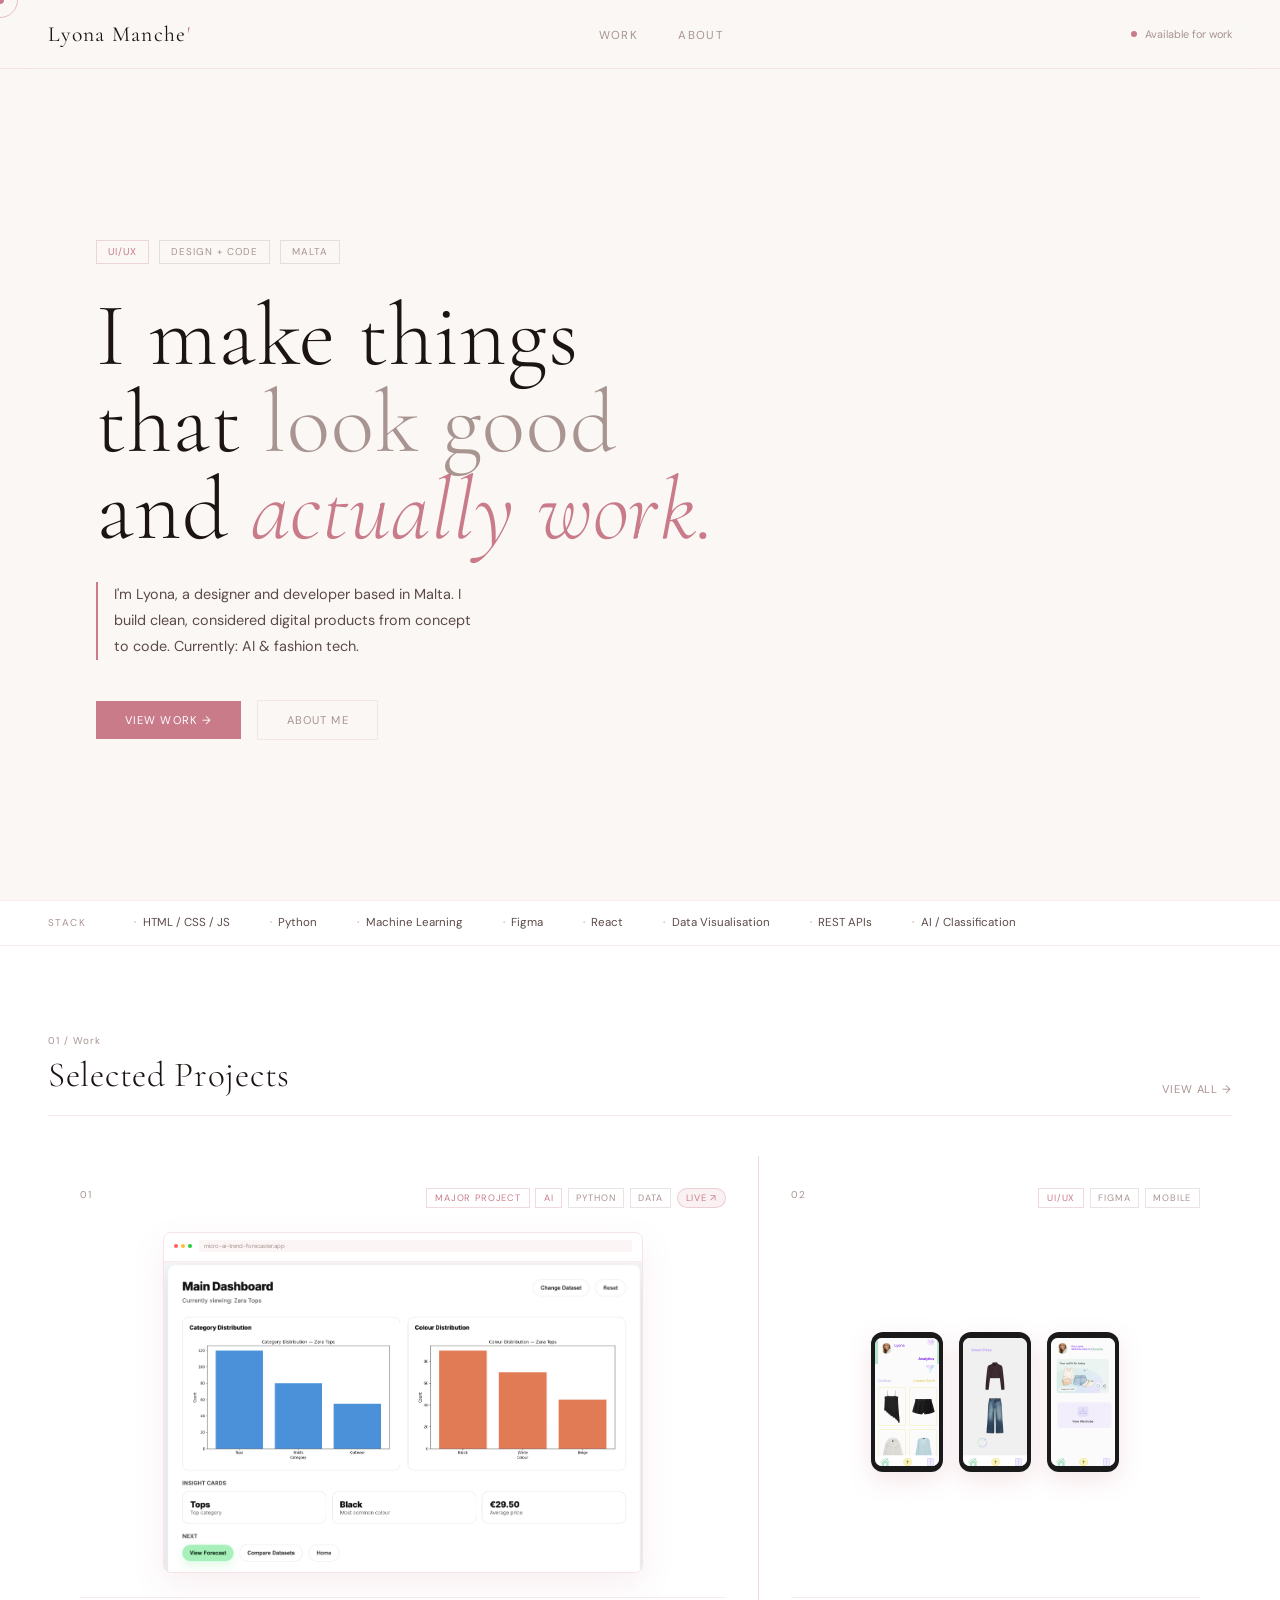
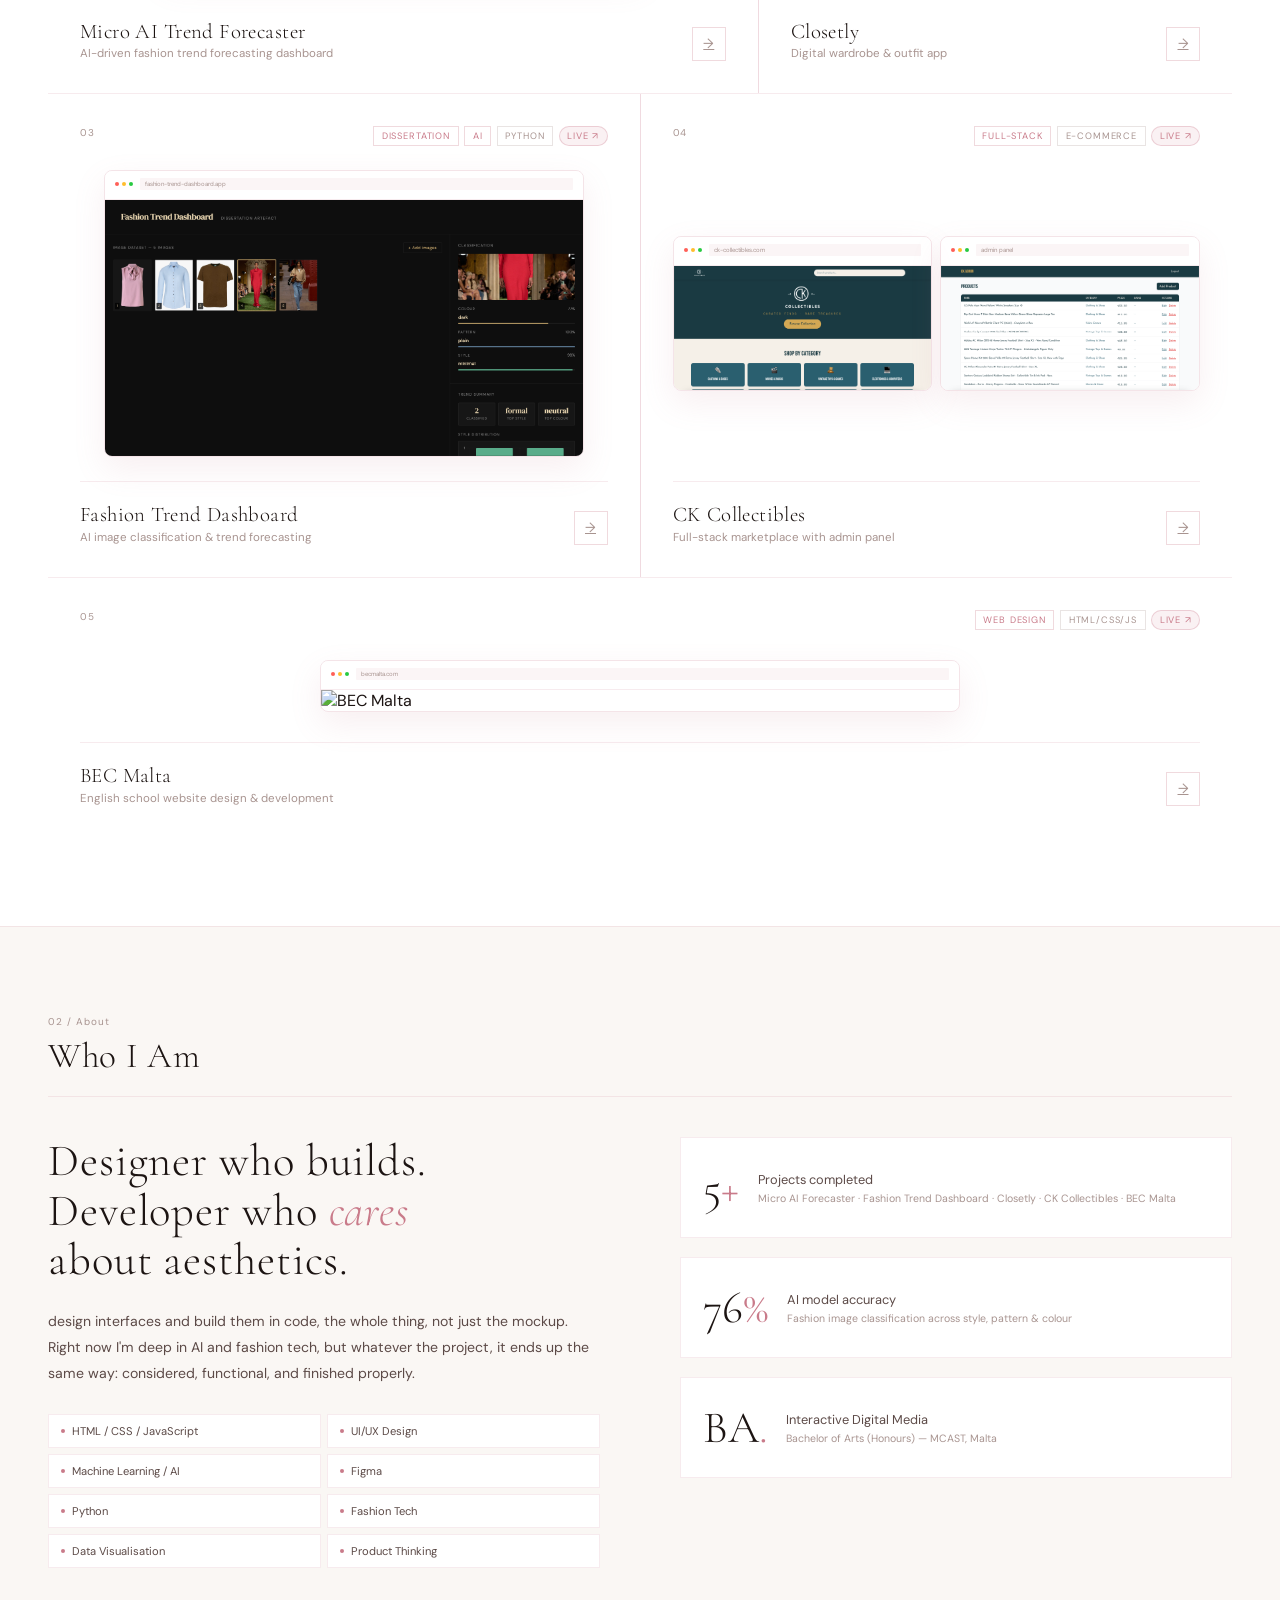
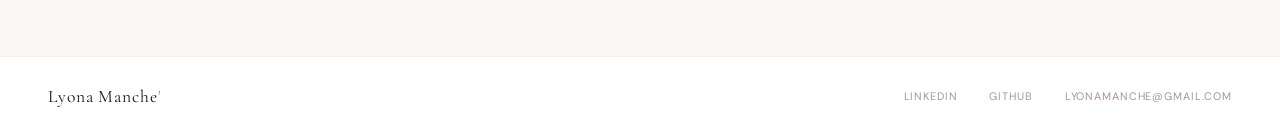
==== index.html @ 4a69359d "Add files via upload" ====
<!DOCTYPE html>
<html lang="en">
<head>
<meta charset="UTF-8">
<meta name="viewport" content="width=device-width, initial-scale=1.0">
<title>Lyona Manché — Designer & Developer</title>
<link rel="stylesheet" href="style.css">
<link href="https://fonts.googleapis.com/css2?family=Cormorant+Garamond:ital,wght@0,300;0,400;0,600;1,300;1,400&family=DM+Sans:wght@300;400;500&display=swap" rel="stylesheet">
</head>
<body>

<div class="cursor" id="cursor"></div>
<div class="cursor-ring" id="cursorRing"></div>

<nav>
  <div class="nav-logo">Lyona Manche<span>'</span></div>
  <ul class="nav-links">
    <li><a href="#projects">Work</a></li>
    <li><a href="#about">About</a></li>
  </ul>
  <div class="nav-status"><div class="status-dot"></div>Available for work</div>
</nav>

<section class="hero">
  <div class="hero-text reveal">
    <div class="hero-eyebrow">
      <span class="e-chip">UI/UX</span>
      <span class="e-chip muted">Design + Code</span>
      <span class="e-chip muted">Malta</span>
    </div>
    <h1 class="hero-title">
      I make things<br>
      that <span class="dim">look good</span><br>
      and <em>actually work.</em>
    </h1>
    <p class="hero-sub">
      I'm Lyona, a designer and developer based in Malta.
      I build clean, considered digital products from concept to code.
      Currently: AI &amp; fashion tech.
    </p>
    <div class="hero-actions">
      <a href="#projects" class="btn-primary">View Work →</a>
      <a href="#about" class="btn-ghost">About me</a>
    </div>
  </div>

</section>

<div class="tech-strip">
  <span class="ts-label">Stack</span>
  <div class="ts-items">
    <span class="ts-item">HTML / CSS / JS</span>
    <span class="ts-item">Python</span>
    <span class="ts-item">Machine Learning</span>
    <span class="ts-item">Figma</span>
    <span class="ts-item">React</span>
    <span class="ts-item">Data Visualisation</span>
    <span class="ts-item">REST APIs</span>
    <span class="ts-item">AI / Classification</span>
  </div>
</div>

<section class="projects" id="projects">
  <div class="sec-header reveal">
    <div><div class="sec-num">01 / Work</div><h2 class="sec-title">Selected Projects</h2></div>
    <a href="#" class="sec-link">View all →</a>
  </div>

  <div class="proj-grid-new">

    <!-- ROW 1 -->
    <div class="proj-row">

      <!-- 01 — Micro AI Trend Forecaster (large) -->
      <div class="proj-card p-large reveal">
        <div class="proj-inner">
          <div class="proj-meta">
            <span class="proj-num">01</span>
            <div class="proj-tags">
              <span class="proj-tag">Major Project</span>
              <span class="proj-tag">AI</span>
              <span class="proj-tag muted">Python</span>
              <span class="proj-tag muted">Data</span>
              <span class="proj-live">Live ↗</span>
            </div>
          </div>
          <div class="proj-browser-wrap">
            <div class="browser">
              <div class="browser-bar">
                <div class="pt"><div class="pd r"></div><div class="pd y"></div><div class="pd g"></div><div class="pu">micro-ai-trend-forecaster.app</div></div>
              </div>
              <img src="images/forecaster.png" alt="Micro AI Trend Forecaster" style="width:100%;display:block;border-top:1px solid rgba(201,123,138,0.1);">
            </div>
          </div>
          <div class="proj-foot">
            <div><div class="proj-name">Micro AI Trend Forecaster</div><div class="proj-desc">AI-driven fashion trend forecasting dashboard</div></div>
            <a href="projects/micro-ai-forecaster.html" class="proj-arrow">→</a>
          </div>
        </div>
      </div>

      <!-- 02 — Closetly (small) -->
      <div class="proj-card p-small reveal">
        <div class="proj-inner">
          <div class="proj-meta">
            <span class="proj-num">02</span>
            <div class="proj-tags">
              <span class="proj-tag">UI/UX</span>
              <span class="proj-tag muted">Figma</span>
              <span class="proj-tag muted">Mobile</span>
            </div>
          </div>
          <div class="proj-phones-wrap">
            <div class="phone-mockup">
              <div class="phone-screen"><img src="images/closetly.png" alt="Closetly Smart Picks" style="width:100%;height:100%;object-fit:cover;border-radius:7px;"></div>
            </div>
            <div class="phone-mockup">
              <div class="phone-screen"><img src="images/closetly2.png" alt="Closetly Wardrobe" style="width:100%;height:100%;object-fit:cover;border-radius:7px;"></div>
            </div>
            <div class="phone-mockup">
              <div class="phone-screen"><img src="images/closetly3.png" alt="Closetly Outfit" style="width:100%;height:100%;object-fit:cover;border-radius:7px;"></div>
            </div>
          </div>
          <div class="proj-foot">
            <div><div class="proj-name">Closetly</div><div class="proj-desc">Digital wardrobe & outfit app</div></div>
            <a href="projects/closetly.html" class="proj-arrow">→</a>
          </div>
        </div>
      </div>

    </div>

    <!-- ROW 2 -->
    <div class="proj-row">

      <!-- 03 — Fashion Trend Dashboard -->
      <div class="proj-card p-half reveal">
        <div class="proj-inner">
          <div class="proj-meta">
            <span class="proj-num">03</span>
            <div class="proj-tags">
              <span class="proj-tag">Dissertation</span>
              <span class="proj-tag">AI</span>
              <span class="proj-tag muted">Python</span>
              <span class="proj-live">Live ↗</span>
            </div>
          </div>
          <div class="proj-browser-wrap">
            <div class="browser">
              <div class="browser-bar">
                <div class="pt"><div class="pd r"></div><div class="pd y"></div><div class="pd g"></div><div class="pu">fashion-trend-dashboard.app</div></div>
              </div>
              <div class="browser-content" style="padding:0;background:#0d0d0d;"><img src="images/fashion.png" alt="Fashion Trend Dashboard" style="width:100%;display:block;"></div>
            </div>
          </div>
          <div class="proj-foot">
            <div><div class="proj-name">Fashion Trend Dashboard</div><div class="proj-desc">AI image classification & trend forecasting</div></div>
            <a href="projects/fashion-trend-dashboard.html" class="proj-arrow">→</a>
          </div>
        </div>
      </div>

      <!-- 04 — CK Collectibles -->
      <div class="proj-card p-half reveal">
        <div class="proj-inner">
          <div class="proj-meta">
            <span class="proj-num">04</span>
            <div class="proj-tags">
              <span class="proj-tag">Full-stack</span>
              <span class="proj-tag muted">E-commerce</span>
              <span class="proj-live">Live ↗</span>
            </div>
          </div>
          <div class="proj-split-wrap">
            <div class="split-browser">
              <div class="browser">
                <div class="browser-bar">
                  <div class="pt"><div class="pd r"></div><div class="pd y"></div><div class="pd g"></div><div class="pu">ck-collectibles.com</div></div>
                </div>
                <img src="images/ck.png" alt="CK Collectibles" style="width:100%;display:block;">
              </div>
            </div>
            <div class="split-browser">
              <div class="browser">
                <div class="browser-bar">
                  <div class="pt"><div class="pd r"></div><div class="pd y"></div><div class="pd g"></div><div class="pu">admin panel</div></div>
                </div>
                <img src="images/ck-admin.png" alt="CK Admin Panel" style="width:100%;display:block;">
              </div>
            </div>
          </div>
          <div class="proj-foot">
            <div><div class="proj-name">CK Collectibles</div><div class="proj-desc">Full-stack marketplace with admin panel</div></div>
            <a href="projects/ck-collectibles.html" class="proj-arrow">→</a>
          </div>
        </div>
      </div>

    </div>

    <!-- ROW 3 -->
    <div class="proj-row">

      <!-- 05 — BEC Malta -->
      <div class="proj-card p-full reveal">
        <div class="proj-inner" style="min-height:260px;">
          <div class="proj-meta">
            <span class="proj-num">05</span>
            <div class="proj-tags">
              <span class="proj-tag">Web Design</span>
              <span class="proj-tag muted">HTML/CSS/JS</span>
              <span class="proj-live">Live ↗</span>
            </div>
          </div>
          <div class="proj-browser-wrap" style="padding:0.8rem 0;">
            <div class="browser" style="max-width:640px;">
              <div class="browser-bar">
                <div class="pt"><div class="pd r"></div><div class="pd y"></div><div class="pd g"></div><div class="pu">becmalta.com</div></div>
              </div>
              <img src="images/bec.png" alt="BEC Malta" style="width:100%;display:block;">
            </div>
          </div>
          <div class="proj-foot">
            <div><div class="proj-name">BEC Malta</div><div class="proj-desc">English school website design & development</div></div>
            <a href="projects/bec-malta.html" class="proj-arrow">→</a>
          </div>
        </div>
      </div>

    </div>

  </div>
</section>

<section class="about" id="about">
  <div class="sec-header reveal">
    <div><div class="sec-num">02 / About</div><h2 class="sec-title">Who I Am</h2></div>
  </div>
  <div class="about-grid">
    <div class="reveal">
      <h3 class="about-title">Designer who builds.<br>Developer who <em>cares</em><br>about aesthetics.</h3>
      <p class="about-body"> design interfaces and build them in code, the whole thing, not just the mockup. Right now I'm deep in AI and fashion tech, but whatever the project, it ends up the same way: considered, functional, and finished properly.</p>
      <div class="skill-grid">
        <div class="skill-item">HTML / CSS / JavaScript</div>
        <div class="skill-item">UI/UX Design</div>
        <div class="skill-item">Machine Learning / AI</div>
        <div class="skill-item">Figma</div>
        <div class="skill-item">Python</div>
        <div class="skill-item">Fashion Tech</div>
        <div class="skill-item">Data Visualisation</div>
        <div class="skill-item">Product Thinking</div>
      </div>
    </div>
    <div class="reveal">
      <div class="stat-list">
        <div class="stat-item">
          <div class="stat-num">5<span>+</span></div>
          <div><div class="stat-label">Projects completed</div><div class="stat-sub">Micro AI Forecaster · Fashion Trend Dashboard · Closetly · CK Collectibles · BEC Malta</div></div>
        </div>
        <div class="stat-item">
          <div class="stat-num">76<span>%</span></div>
          <div><div class="stat-label">AI model accuracy</div><div class="stat-sub">Fashion image classification across style, pattern & colour</div></div>
        </div>
        <div class="stat-item">
          <div class="stat-num">BA<span>.</span></div>
          <div><div class="stat-label">Interactive Digital Media</div><div class="stat-sub">Bachelor of Arts (Honours) — MCAST, Malta</div></div>
        </div>
      </div>
    </div>
  </div>
</section>

<footer>
  <div class="footer-logo">Lyona Manche<span>'</span></div>
  <div class="footer-links">
    <a href="#">LinkedIn</a>
    <a href="#">GitHub</a>
    <a href="#">lyonamanche@gmail.com</a>
  </div>
</footer>
  <script src="script.js"></script>
</body>
</html>
---- style.css ----
*, *::before, *::after { box-sizing: border-box; margin: 0; padding: 0; }

:root {
  --cream:   #FAF7F4;
  --blush:   #F2E4E1;
  --card:    #F0E4E6;
  --rose:    #C97B8A;
  --rose-dk: #9E5A6A;
  --terra:   #D4896A;
  --dark:    #1C1412;
  --mid:     #5C4A47;
  --muted:   #A89490;
  --border:  rgba(201,123,138,0.15);
  --border2: rgba(201,123,138,0.28);
  --white:   #FFFFFF;
}

html { scroll-behavior: smooth; }
body { font-family: 'DM Sans', sans-serif; background: var(--cream); color: var(--dark); overflow-x: hidden; cursor: none; }

.cursor { position:fixed; z-index:9999; pointer-events:none; width:8px; height:8px; border-radius:50%; background:var(--rose); top:0; left:0; transform:translate(-50%,-50%); }
.cursor-ring { position:fixed; z-index:9998; pointer-events:none; width:36px; height:36px; border-radius:50%; border:1px solid rgba(201,123,138,0.45); top:0; left:0; transform:translate(-50%,-50%); transition:width 0.3s,height 0.3s; }

/* NAV */
nav {
  position:fixed; top:0; left:0; right:0; z-index:100;
  display:flex; align-items:center; justify-content:space-between;
  padding:1.3rem 3rem;
  background:rgba(250,247,244,0.88);
  backdrop-filter:blur(16px);
  border-bottom:1px solid var(--border);
}
.nav-logo { font-family:'Cormorant Garamond',serif; font-size:1.35rem; font-weight:400; letter-spacing:0.06em; color:var(--dark); }
.nav-logo span { color:var(--rose); }
.nav-links { display:flex; gap:2.5rem; list-style:none; }
.nav-links a { font-size:0.72rem; letter-spacing:0.12em; text-transform:uppercase; color:var(--muted); text-decoration:none; transition:color 0.2s; }
.nav-links a:hover { color:var(--rose); }
.nav-status { display:flex; align-items:center; gap:0.5rem; font-size:0.68rem; color:var(--muted); }
.status-dot { width:6px; height:6px; border-radius:50%; background:var(--rose); animation:pulse 2s ease-in-out infinite; }
@keyframes pulse { 0%,100%{opacity:1;} 50%{opacity:0.35;} }

/* HERO */
.hero {
  min-height:100vh;
  display:flex; flex-direction:column; justify-content:center;
  padding:10rem 6rem 5rem; gap:2rem;
}
.hero-text { max-width:680px; }
.hero-title { font-size:clamp(3.5rem,7vw,6.5rem) !important; }
.hero-text {}
.hero-eyebrow { display:flex; align-items:center; gap:0.6rem; margin-bottom:1.8rem; flex-wrap:wrap; }
.e-chip { font-size:0.62rem; letter-spacing:0.1em; text-transform:uppercase; padding:0.28rem 0.7rem; border:1px solid var(--border2); color:var(--rose); }
.e-chip.muted { color:var(--muted); border-color:rgba(168,148,144,0.25); }

.hero-title {
  font-family:'Cormorant Garamond',serif;
  font-size:clamp(3rem,5.5vw,5rem);
  font-weight:300; line-height:0.97;
  letter-spacing:0.01em; color:var(--dark);
  margin-bottom:1.8rem;
}
.hero-title em { font-style:italic; color:var(--rose); }
.hero-title .dim { color:var(--muted); }

.hero-sub {
  font-size:0.9rem; line-height:1.8; color:var(--mid);
  max-width:390px; margin-bottom:2.5rem;
  border-left:2px solid var(--rose); padding-left:1rem;
}

.hero-actions { display:flex; gap:1rem; align-items:center; }
.btn-primary { font-size:0.7rem; letter-spacing:0.1em; text-transform:uppercase; padding:0.75rem 1.8rem; background:var(--rose); color:white; text-decoration:none; transition:background 0.2s,transform 0.2s; display:inline-flex; align-items:center; gap:0.5rem; }
.btn-primary:hover { background:var(--rose-dk); transform:translateY(-1px); }
.btn-ghost { font-size:0.7rem; letter-spacing:0.1em; text-transform:uppercase; padding:0.75rem 1.8rem; background:transparent; color:var(--muted); text-decoration:none; border:1px solid var(--border); transition:all 0.2s; }
.btn-ghost:hover { border-color:var(--border2); color:var(--rose); }

/* MAC HERO */
.hero-visual { display:flex; justify-content:center; align-items:center; }
.mac-float { animation:macFloat 7s ease-in-out infinite; filter:drop-shadow(0 36px 56px rgba(201,123,138,0.18)); }
@keyframes macFloat { 0%,100%{transform:translateY(0) rotate(-0.8deg);} 50%{transform:translateY(-14px) rotate(0.5deg);} }

.mac { background:#f0e6e8; border-radius:14px 14px 0 0; padding:22px 14px 0; border:1px solid rgba(201,123,138,0.2); position:relative; }
.mac::before { content:''; position:absolute; top:9px; left:50%; transform:translateX(-50%); width:7px; height:7px; border-radius:50%; background:rgba(201,123,138,0.3); }
.mac-screen { background:var(--cream); border-radius:3px 3px 0 0; overflow:hidden; height:310px; border:1px solid rgba(201,123,138,0.15); }
.mac-chin { background:#e8dada; height:18px; border-radius:0 0 3px 3px; display:flex; align-items:center; justify-content:center; }
.mac-chin-notch { width:46px; height:2px; background:rgba(201,123,138,0.2); border-radius:1px; }
.mac-stand { display:flex; flex-direction:column; align-items:center; }
.mac-neck { width:90px; height:22px; background:linear-gradient(to bottom,#e8dada,#f0e6e8); clip-path:polygon(12%0%,88%0%,100%100%,0%100%); }
.mac-base { width:175px; height:7px; background:#e8dada; border-radius:0 0 6px 6px; }

/* SCREEN CONTENT */
.s-nav { display:flex; align-items:center; padding:7px 11px; border-bottom:1px solid var(--border); background:rgba(255,255,255,0.5); }
.s-dots { display:flex; gap:4px; }
.s-dot { width:5px; height:5px; border-radius:50%; }
.s-dot.r{background:#FF5F57;} .s-dot.y{background:#FFBD2E;} .s-dot.g{background:#28CA41;}
.s-url { flex:1; margin:0 8px; background:rgba(201,123,138,0.08); padding:2px 8px; border-radius:2px; font-size:7.5px; color:var(--muted); }
.s-hero-area { padding:14px 13px 10px; border-bottom:1px solid var(--border); }
.s-ey { font-size:6px; letter-spacing:0.18em; text-transform:uppercase; color:var(--rose); margin-bottom:4px; }
.s-title { font-family:'Cormorant Garamond',serif; font-size:20px; font-weight:300; line-height:0.98; color:var(--dark); }
.s-title em { color:var(--rose); font-style:italic; }
.s-sub { font-size:6.5px; color:var(--mid); margin-top:5px; line-height:1.5; max-width:175px; }
.s-projs { padding:10px 13px; display:flex; gap:5px; }
.s-proj { flex:1; border-radius:3px; overflow:hidden; aspect-ratio:16/9; border:1px solid var(--border); position:relative; }
.sp1{background:linear-gradient(135deg,#f5e8ea 0%,#e8d0d4 100%);}
.sp2{background:linear-gradient(135deg,#e8f0e8 0%,#d0e4d4 100%);}
.sp3{background:linear-gradient(135deg,#e8e8f5 0%,#d0d0e8 100%);}
.s-proj-label { position:absolute; bottom:2px; left:4px; font-size:5px; color:var(--muted); }
.s-stats { padding:0 13px; display:flex; gap:5px; }
.s-stat { flex:1; background:rgba(201,123,138,0.06); border:1px solid var(--border); border-radius:2px; padding:4px 5px; }
.s-stat-l { font-size:5px; color:var(--muted); text-transform:uppercase; letter-spacing:0.07em; margin-bottom:1px; }
.s-stat-v { font-size:10px; font-weight:500; font-family:'Cormorant Garamond',serif; }
.s-chart { padding:6px 13px 0; display:flex; align-items:flex-end; gap:2px; height:44px; }
.s-bar { flex:1; border-radius:1px 1px 0 0; min-height:3px; }

/* TECH STRIP */
.tech-strip { border-top:1px solid var(--border); border-bottom:1px solid var(--border); padding:0.9rem 3rem; display:flex; align-items:center; gap:3rem; background:var(--white); overflow:hidden; }
.ts-label { font-size:0.62rem; letter-spacing:0.15em; text-transform:uppercase; color:var(--muted); white-space:nowrap; }
.ts-items { display:flex; gap:2.5rem; }
.ts-item { font-size:0.72rem; color:var(--mid); white-space:nowrap; display:flex; align-items:center; gap:0.4rem; }
.ts-item::before { content:'·'; color:var(--rose); }

/* PROJECTS */
.projects { padding:5.5rem 3rem; background:var(--white); }
.sec-header { display:flex; justify-content:space-between; align-items:flex-end; margin-bottom:2.5rem; padding-bottom:1.2rem; border-bottom:1px solid var(--border); }
.sec-num { font-size:0.62rem; color:var(--muted); letter-spacing:0.1em; margin-bottom:0.4rem; }
.sec-title { font-family:'Cormorant Garamond',serif; font-size:2.2rem; font-weight:300; letter-spacing:0.02em; }
.sec-link { font-size:0.7rem; color:var(--muted); letter-spacing:0.08em; text-transform:uppercase; text-decoration:none; transition:color 0.2s; }
.sec-link:hover { color:var(--rose); }

.proj-grid { display:grid; grid-template-columns:1.4fr 1fr; gap:1px; background:var(--border); }
.proj-card { background:var(--white); position:relative; overflow:hidden; cursor:none; transition:background 0.3s; }
.proj-card:hover { background:var(--cream); }
.proj-card.big { grid-row:span 2; }
.proj-inner { padding:2.2rem; height:100%; display:flex; flex-direction:column; min-height:290px; }
.proj-card.big .proj-inner { min-height:560px; }
.proj-meta { display:flex; justify-content:space-between; align-items:flex-start; margin-bottom:auto; }
.proj-num { font-size:0.62rem; color:var(--muted); letter-spacing:0.1em; }
.proj-tags { display:flex; gap:0.35rem; flex-wrap:wrap; }
.proj-tag { font-size:0.58rem; letter-spacing:0.09em; text-transform:uppercase; padding:0.18rem 0.48rem; border:1px solid var(--border2); color:var(--rose); }
.proj-tag.muted { border-color:rgba(168,148,144,0.25); color:var(--muted); }

/* MINI MAC IN CARD */
.proj-mac-wrap { flex:1; display:flex; align-items:center; justify-content:center; padding:1.2rem 0; }
.proj-mac { width:100%; max-width:370px; filter:drop-shadow(0 12px 24px rgba(201,123,138,0.15)); transition:transform 0.5s cubic-bezier(0.16,1,0.3,1); }
.proj-card.big .proj-mac { max-width:420px; }
.proj-card:hover .proj-mac { transform:translateY(-7px) scale(1.015); }

.pm-body { background:#f0e6e8; border-radius:8px 8px 0 0; padding:14px 9px 0; border:1px solid rgba(201,123,138,0.2); }
.pm-screen { border-radius:2px 2px 0 0; overflow:hidden; border:1px solid rgba(201,123,138,0.1); }
.pm-chin { background:#e8dada; height:12px; border-radius:0 0 2px 2px; }
.pm-stand { display:flex; flex-direction:column; align-items:center; }
.pm-neck { width:48px; height:13px; background:#e8dada; clip-path:polygon(12%0%,88%0%,100%100%,0%100%); }
.pm-base { width:105px; height:5px; background:#e8dada; border-radius:0 0 4px 4px; }

/* Screen fills */
.ps-fd { background:var(--cream); height:155px; padding:7px; display:flex; flex-direction:column; gap:4px; font-family:'DM Sans',sans-serif; }
.proj-card.big .ps-fd { height:215px; }
.pt { display:flex; gap:3px; align-items:center; margin-bottom:2px; }
.pd { width:4px; height:4px; border-radius:50%; }
.pd.r{background:#FF5F57;} .pd.y{background:#FFBD2E;} .pd.g{background:#28CA41;}
.pu { flex:1; background:rgba(201,123,138,0.08); border-radius:1px; padding:2px 5px; font-size:6px; color:var(--muted); margin-left:4px; }
.ph { font-family:'Cormorant Garamond',serif; font-size:9px; color:var(--dark); font-weight:400; letter-spacing:0.04em; }
.ph span { color:var(--rose); }
.pb { display:flex; gap:3px; }
.pbadge { font-size:5px; padding:1.5px 5px; border-radius:1px; }
.pbadge.a{background:rgba(201,123,138,0.12);color:var(--rose);}
.pbadge.b{background:rgba(124,155,138,0.12);color:#5C8A72;}
.pbadge.c{background:rgba(212,137,106,0.12);color:var(--terra);}
.pchart { display:flex; align-items:flex-end; gap:2px; height:28px; }
.proj-card.big .pchart { height:46px; }
.pbar { flex:1; border-radius:1px 1px 0 0; }
.pcards { display:flex; gap:2px; }
.pcard { flex:1; background:rgba(201,123,138,0.06); border:1px solid rgba(201,123,138,0.12); border-radius:2px; padding:2.5px 4px; }
.pcl { font-size:4px; color:var(--muted); text-transform:uppercase; letter-spacing:0.06em; }
.pcv { font-size:7.5px; font-weight:500; font-family:'Cormorant Garamond',serif; color:var(--dark); }

.ps-cl { background:linear-gradient(160deg,#FAF5F5 0%,#F0E4E6 100%); height:120px; padding:7px; font-family:'DM Sans',sans-serif; }
.psc-h { font-size:6.5px; color:var(--dark); font-weight:500; margin-bottom:5px; margin-top:4px; }
.psc-phones { display:flex; justify-content:center; gap:5px; }
.psc-ph { width:27px; height:50px; background:#1a1a1a; border-radius:4px; padding:3px 2px; box-shadow:0 4px 10px rgba(201,123,138,0.2); }
.psc-ps { width:100%; height:100%; background:linear-gradient(160deg,#FAF5F5 0%,#F0E4E6 100%); border-radius:2px; display:flex; flex-direction:column; align-items:center; gap:1px; padding:2px; }
.psc-t { font-size:3.5px; color:var(--rose); font-weight:600; }
.psc-i { width:100%; height:7px; background:rgba(201,123,138,0.2); border-radius:1px; }
.psc-i2 { width:100%; height:5px; background:rgba(201,123,138,0.1); border-radius:1px; }

.ps-ss { background:#FAF7F4; height:120px; padding:7px; font-family:'DM Sans',sans-serif; }
.pss-logo { font-family:'Cormorant Garamond',serif; font-size:9px; color:var(--dark); font-weight:400; margin-bottom:4px; margin-top:4px; letter-spacing:0.04em; }
.pss-grid { display:grid; grid-template-columns:1fr 1fr; gap:2px; }
.pss-item { aspect-ratio:1; border-radius:1px; }
.pss-item:nth-child(1){background:rgba(201,123,138,0.2);}
.pss-item:nth-child(2){background:rgba(212,137,106,0.15);}
.pss-item:nth-child(3){background:rgba(124,155,138,0.12);}
.pss-item:nth-child(4){background:rgba(201,123,138,0.08);}

.ps-ck { background:#FAF7F4; height:120px; padding:7px; font-family:'DM Sans',sans-serif; }
.pck-logo { font-size:6.5px; color:var(--dark); letter-spacing:0.1em; font-weight:500; margin-bottom:3px; margin-top:4px; }
.pck-nav { display:flex; gap:4px; margin-bottom:4px; }
.pck-nav span { font-size:5px; color:var(--muted); }
.pck-grid { display:grid; grid-template-columns:repeat(4,1fr); gap:2px; }
.pck-item { aspect-ratio:1; background:rgba(201,123,138,0.08); border-radius:1px; }

/* proj footer */
.proj-foot { padding-top:1.3rem; border-top:1px solid var(--border); display:flex; justify-content:space-between; align-items:flex-end; }
.proj-name { font-family:'Cormorant Garamond',serif; font-size:1.3rem; font-weight:300; letter-spacing:0.02em; margin-bottom:0.15rem; }
.proj-card.big .proj-name { font-size:1.6rem; }
.proj-desc { font-size:0.72rem; color:var(--muted); }
.proj-arrow { width:34px; height:34px; border:1px solid var(--border2); display:flex; align-items:center; justify-content:center; color:var(--muted); font-size:0.85rem; flex-shrink:0; transition:all 0.25s; }
.proj-card:hover .proj-arrow { background:var(--rose); border-color:var(--rose); color:white; }

/* ABOUT */
.about { padding:5.5rem 3rem; background:var(--cream); border-top:1px solid var(--border); }
.about-grid { display:grid; grid-template-columns:1fr 1fr; gap:5rem; align-items:start; }
.about-title { font-family:'Cormorant Garamond',serif; font-size:clamp(2rem,3.5vw,3rem); font-weight:300; letter-spacing:0.02em; line-height:1.1; margin-bottom:1.4rem; }
.about-title em { font-style:italic; color:var(--rose); }
.about-body { font-size:0.88rem; line-height:1.85; color:var(--mid); margin-bottom:1.8rem; }
.skill-grid { display:grid; grid-template-columns:1fr 1fr; gap:0.4rem; }
.skill-item { padding:0.55rem 0.75rem; background:var(--white); border:1px solid var(--border); font-size:0.7rem; color:var(--mid); display:flex; align-items:center; gap:0.45rem; }
.skill-item::before { content:''; width:4px; height:4px; border-radius:50%; background:var(--rose); flex-shrink:0; }
.stat-list { display:flex; flex-direction:column; gap:1.2rem; }
.stat-item { padding:1.4rem; background:var(--white); border:1px solid var(--border); display:grid; grid-template-columns:auto 1fr; gap:1.2rem; align-items:center; }
.stat-num { font-family:'Cormorant Garamond',serif; font-size:2.8rem; font-weight:300; letter-spacing:-0.01em; color:var(--dark); }
.stat-num span { color:var(--rose); }
.stat-label { font-size:0.8rem; color:var(--mid); line-height:1.4; }
.stat-sub { font-size:0.66rem; color:var(--muted); margin-top:0.2rem; }

/* FOOTER */
footer { border-top:1px solid var(--border); padding:1.8rem 3rem; display:flex; justify-content:space-between; align-items:center; background:var(--white); }
.footer-logo { font-family:'Cormorant Garamond',serif; font-size:1.1rem; font-weight:400; letter-spacing:0.05em; }
.footer-logo span { color:var(--rose); }
.footer-links { display:flex; gap:2rem; }
.footer-links a { font-size:0.68rem; color:var(--muted); letter-spacing:0.08em; text-decoration:none; text-transform:uppercase; transition:color 0.2s; }
.footer-links a:hover { color:var(--rose); }

.reveal { opacity:0; transform:translateY(18px); transition:opacity 0.65s ease,transform 0.65s ease; }
.reveal.visible { opacity:1; transform:translateY(0); }

/* PROJECT IMAGE PLACEHOLDER */
.proj-img-wrap {
  flex: 1; display: flex; align-items: center; justify-content: center; padding: 1.2rem 0;
}
.proj-placeholder {
  width: 100%; height: 100%; min-height: 300px;
  background: var(--card);
  border: 1.5px dashed rgba(201,123,138,0.3);
  border-radius: 4px;
  display: flex; align-items: center; justify-content: center;
}
.proj-card.big .proj-placeholder { min-height: 380px; }
.proj-placeholder-label {
  font-size: 0.72rem; color: var(--muted); text-align: center; padding: 1rem;
  font-style: italic;
}

/* PHONE MOCKUPS — Closetly */
.proj-phones-wrap {
  flex: 1; display: flex; align-items: center; justify-content: center;
  gap: 1rem; padding: 1.5rem 0;
}
.phone-mockup {
  width: 72px; height: 140px;
  background: #1a1a1a; border-radius: 12px;
  padding: 6px 4px;
  box-shadow: 0 8px 24px rgba(201,123,138,0.2);
  flex-shrink: 0;
}
.phone-screen {
  width: 100%; height: 100%;
  background: linear-gradient(160deg, #FAF5F5 0%, #F0E4E6 100%);
  border-radius: 7px;
  display: flex; align-items: center; justify-content: center;
}
.phone-placeholder {
  font-size: 0.45rem; color: var(--rose); font-weight: 500;
  text-align: center; letter-spacing: 0.05em;
}

/* MONITOR MOCKUP — project 01 */
.proj-monitor-wrap {
  flex: 1; display: flex; align-items: center; justify-content: center; padding: 1.5rem 0;
}
.monitor {
  width: 100%; max-width: 400px;
  filter: drop-shadow(0 16px 32px rgba(201,123,138,0.18));
  transition: transform 0.5s cubic-bezier(0.16,1,0.3,1);
}
.proj-card:hover .monitor { transform: translateY(-7px) scale(1.015); }
.monitor-screen {
  background: var(--cream);
  border-radius: 10px 10px 0 0;
  border: 2px solid rgba(201,123,138,0.22);
  overflow: hidden;
  padding: 0;
}
.monitor .ps-fd {
  height: auto;
  min-height: 200px;
  padding: 10px;
}
.proj-card.big .monitor .ps-fd {
  min-height: 280px;
}
.monitor .pchart { height: 52px; }
.monitor-chin {
  background: rgba(201,123,138,0.12);
  height: 18px;
  border-radius: 0 0 4px 4px;
  border: 2px solid rgba(201,123,138,0.18);
  border-top: none;
  display: flex; align-items: center; justify-content: center;
}
.monitor-stand {
  display: flex; flex-direction: column; align-items: center;
}
.monitor-neck {
  width: 80px; height: 22px;
  background: rgba(201,123,138,0.1);
  clip-path: polygon(20% 0%, 80% 0%, 100% 100%, 0% 100%);
}
.monitor-base {
  width: 160px; height: 8px;
  background: rgba(201,123,138,0.12);
  border-radius: 0 0 6px 6px;
}

/* BROWSER WINDOW — no frame, just chrome bar + content */
.proj-browser-wrap {
  flex: 1; display: flex; align-items: center; justify-content: center; padding: 1.5rem 0;
}
.browser {
  width: 100%;
  max-width: 480px;
  border-radius: 8px;
  overflow: hidden;
  border: 1px solid rgba(201,123,138,0.2);
  box-shadow: 0 12px 32px rgba(201,123,138,0.12);
  transition: transform 0.5s cubic-bezier(0.16,1,0.3,1);
}
.proj-card:hover .browser { transform: translateY(-7px) scale(1.015); }
.browser-bar {
  background: rgba(255,255,255,0.8);
  padding: 7px 10px;
  border-bottom: 1px solid rgba(201,123,138,0.15);
}
.browser-content {
  background: var(--cream);
  padding: 12px 12px 8px;
  display: flex; flex-direction: column; gap: 8px;
}
.browser-content .ph { font-size: 13px; }
.browser-content .pchart { height: 80px; }


/* NEW 5-PROJECT GRID */
.proj-grid-new { display: flex; flex-direction: column; gap: 1px; background: var(--border); }
.proj-row { display: flex; gap: 1px; background: var(--border); }

.proj-card { background: var(--white); overflow: hidden; cursor: none; transition: background 0.3s; position: relative; }
.proj-card:hover { background: var(--cream); }

.p-large { flex: 1.5; }
.p-small { flex: 1; }
.p-half  { flex: 1; }
.p-full  { flex: 1; }

.proj-inner { padding: 2rem; height: 100%; display: flex; flex-direction: column; min-height: 340px; }
.p-large .proj-inner { min-height: 440px; }
.p-full .proj-inner { min-height: 240px; }

/* Live badge */
.proj-live {
  font-size: 0.58rem; letter-spacing: 0.08em; text-transform: uppercase;
  padding: 0.18rem 0.48rem;
  background: rgba(201,123,138,0.1);
  color: var(--rose); border: 1px solid rgba(201,123,138,0.3);
  border-radius: 100px;
}

/* Split browser for CK Collectibles */
.proj-split-wrap {
  flex: 1; display: flex; gap: 8px; align-items: center; padding: 1rem 0;
}
.split-browser { flex: 1; }
.split-browser .browser { max-width: 100%; }

/* About stat update */
.about .stat-sub { font-size: 0.66rem; color: var(--muted); margin-top: 0.2rem; }

/* FASHION TREND DASHBOARD — dark UI mockup */
.fd-dark { background: #0d0d0d !important; padding: 0 !important; }
.fd-header {
  display: flex; align-items: center; gap: 10px;
  padding: 8px 10px; border-bottom: 1px solid rgba(255,255,255,0.08);
}
.fd-title { font-family: 'Cormorant Garamond', serif; font-size: 11px; font-weight: 400; color: rgba(255,255,255,0.9); letter-spacing: 0.02em; }
.fd-badge { font-size: 6px; letter-spacing: 0.12em; text-transform: uppercase; color: rgba(255,255,255,0.3); }
.fd-body { display: flex; gap: 0; }
.fd-left {
  width: 90px; flex-shrink: 0;
  border-right: 1px solid rgba(255,255,255,0.07);
  padding: 8px;
}
.fd-img-label { font-size: 5px; letter-spacing: 0.1em; text-transform: uppercase; color: rgba(255,255,255,0.3); margin-bottom: 5px; }
.fd-img-thumb {
  width: 100%; aspect-ratio: 1;
  background: linear-gradient(160deg, rgba(201,123,138,0.3) 0%, rgba(212,137,106,0.2) 100%);
  border: 1px solid rgba(255,255,255,0.08); border-radius: 2px;
}
.fd-right { flex: 1; padding: 8px; display: flex; flex-direction: column; gap: 8px; }
.fd-row { display: flex; flex-direction: column; gap: 6px; }
.fd-metric {}
.fd-metric-label { font-size: 5.5px; letter-spacing: 0.1em; text-transform: uppercase; color: rgba(255,255,255,0.3); display: flex; justify-content: space-between; margin-bottom: 2px; }
.fd-metric-label span { color: rgba(255,255,255,0.5); }
.fd-metric-val { font-size: 9px; color: rgba(255,255,255,0.85); margin-bottom: 3px; }
.fd-bar { height: 2px; background: rgba(255,255,255,0.08); border-radius: 1px; }
.fd-bar-fill { height: 100%; border-radius: 1px; }
.fd-summary {}
.fd-summary-label { font-size: 5.5px; letter-spacing: 0.1em; text-transform: uppercase; color: rgba(255,255,255,0.3); margin-bottom: 5px; }
.fd-summary-cards { display: flex; gap: 4px; }
.fd-sum-card {
  flex: 1; background: rgba(255,255,255,0.05);
  border: 1px solid rgba(255,255,255,0.08);
  border-radius: 2px; padding: 4px 5px; text-align: center;
}
.fd-sum-num { font-size: 14px; color: rgba(255,255,255,0.85); font-weight: 500; }
.fd-sum-val { font-size: 8px; color: rgba(255,255,255,0.85); font-style: italic; }
.fd-sum-sub { font-size: 4.5px; color: rgba(255,255,255,0.3); text-transform: uppercase; letter-spacing: 0.08em; margin-top: 2px; }
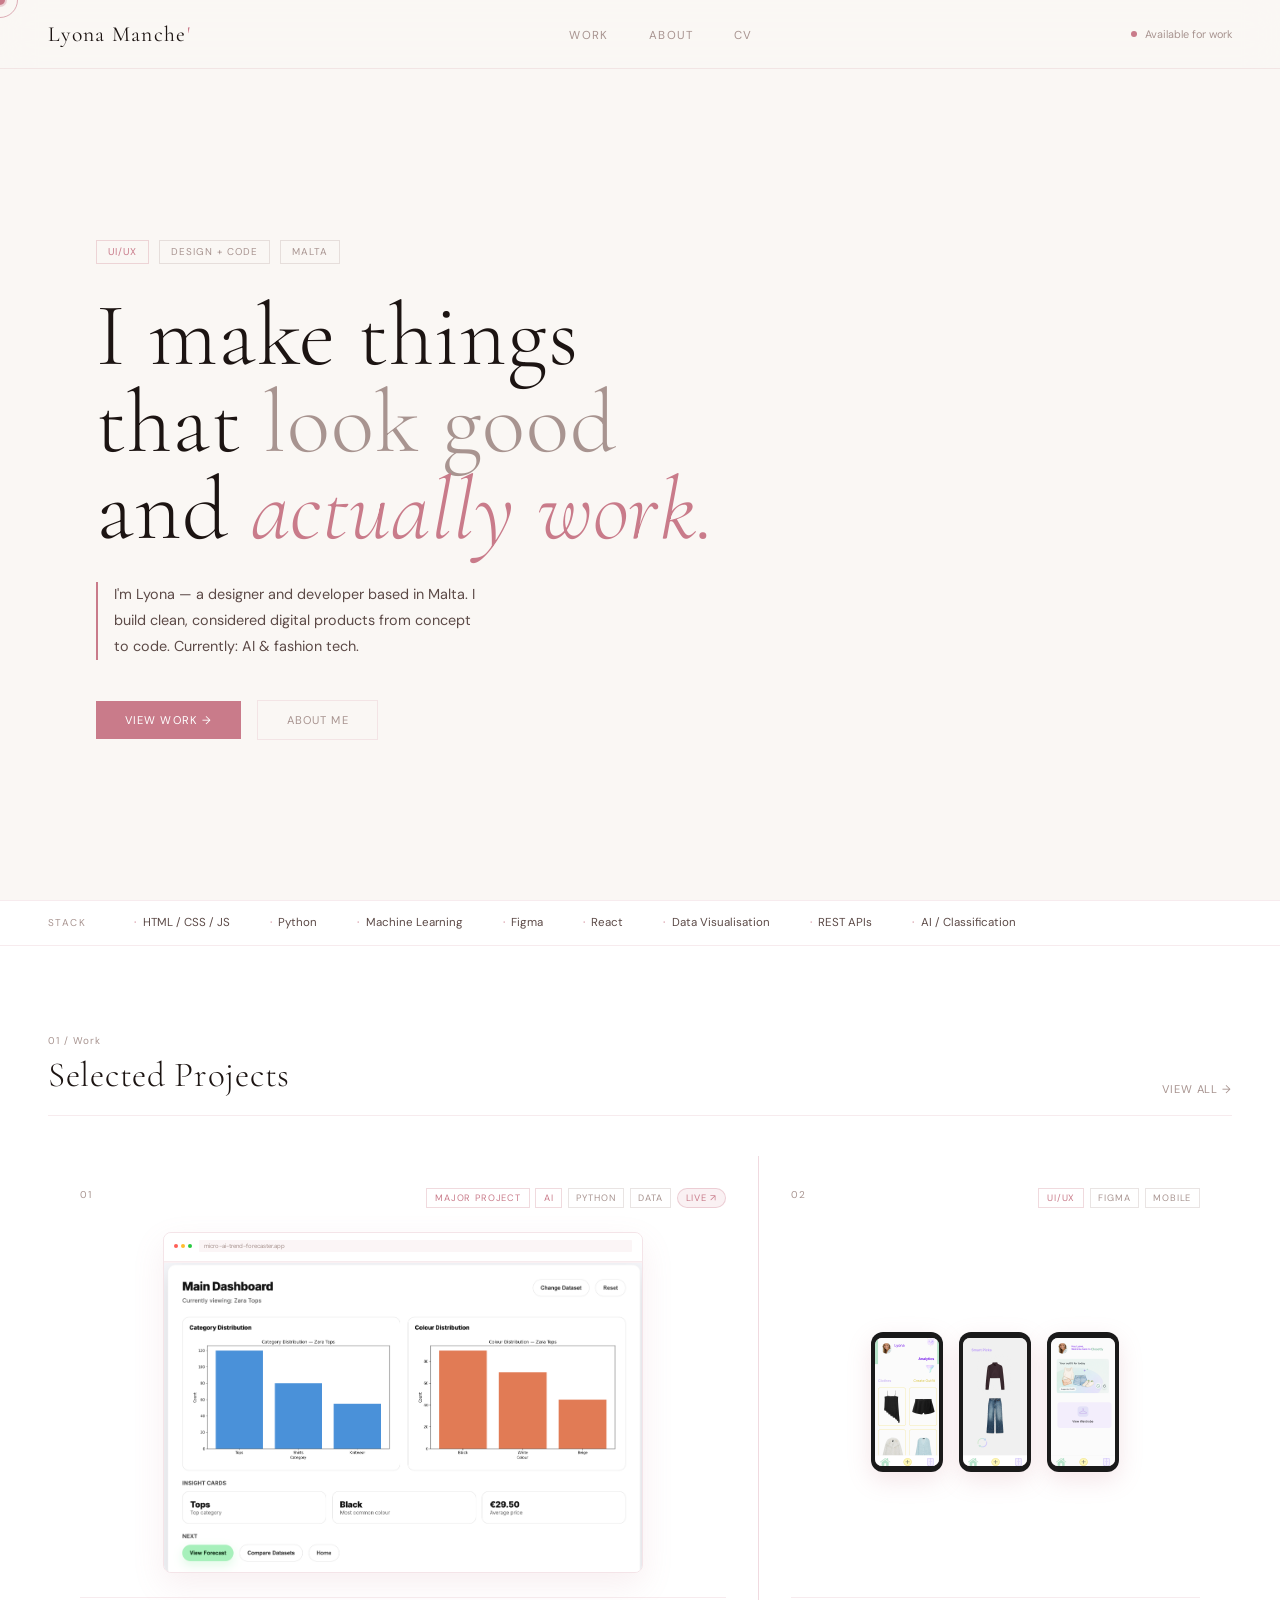
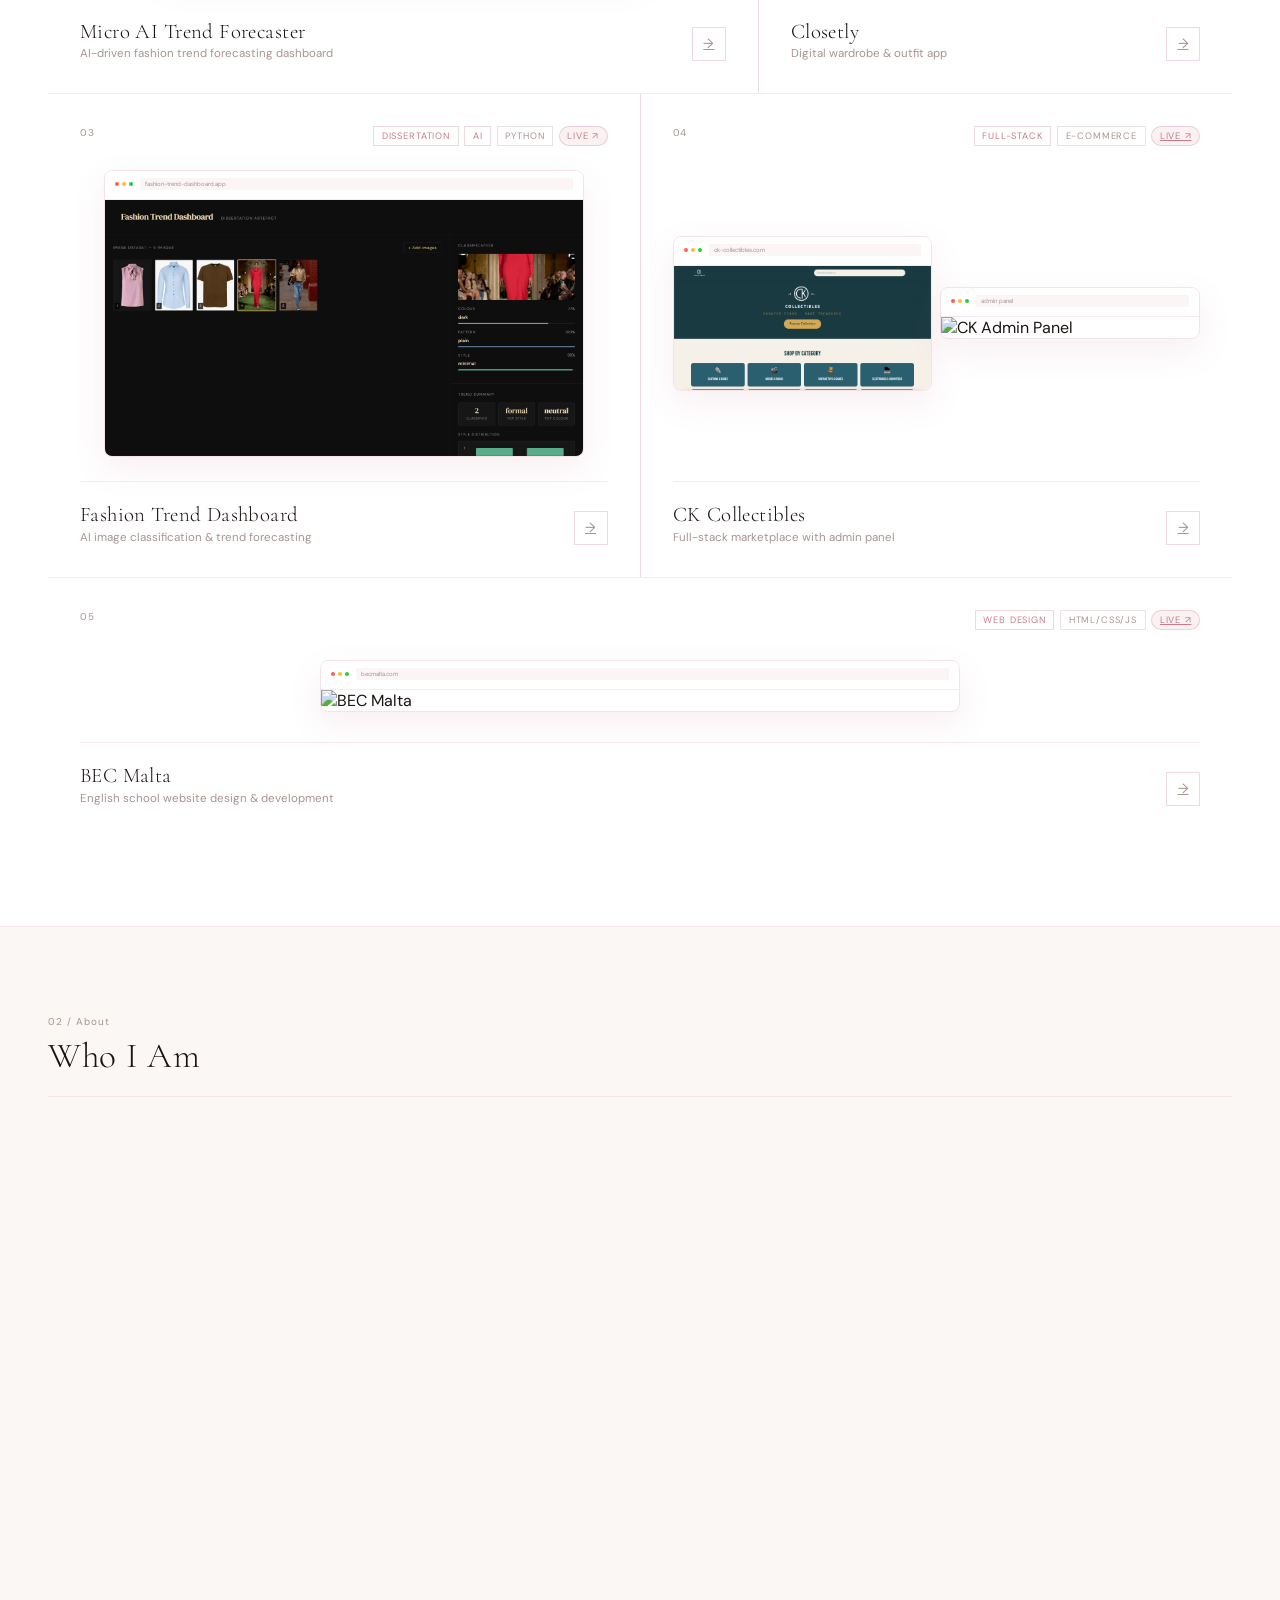
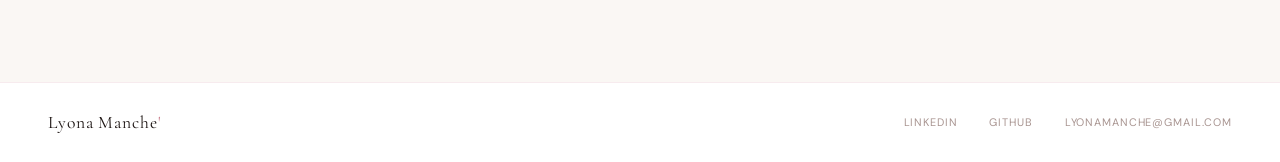
==== commit 50c7ac1f: "links added" ====
--- a/index.html
+++ b/index.html
@@ -17,6 +17,7 @@
   <ul class="nav-links">
     <li><a href="#projects">Work</a></li>
     <li><a href="#about">About</a></li>
+    <li><a href="#">CV</a></li>
   </ul>
   <div class="nav-status"><div class="status-dot"></div>Available for work</div>
 </nav>
@@ -34,7 +35,7 @@
       and <em>actually work.</em>
     </h1>
     <p class="hero-sub">
-      I'm Lyona, a designer and developer based in Malta.
+      I'm Lyona — a designer and developer based in Malta.
       I build clean, considered digital products from concept to code.
       Currently: AI &amp; fashion tech.
     </p>
@@ -168,7 +169,7 @@
             <div class="proj-tags">
               <span class="proj-tag">Full-stack</span>
               <span class="proj-tag muted">E-commerce</span>
-              <span class="proj-live">Live ↗</span>
+              <a href="https://ckcollectibles.com" target="_blank" class="proj-live">Live ↗</a>
             </div>
           </div>
           <div class="proj-split-wrap">
@@ -185,7 +186,7 @@
                 <div class="browser-bar">
                   <div class="pt"><div class="pd r"></div><div class="pd y"></div><div class="pd g"></div><div class="pu">admin panel</div></div>
                 </div>
-                <img src="images/ck-admin.png" alt="CK Admin Panel" style="width:100%;display:block;">
+                <img src="images/ck admin.png" alt="CK Admin Panel" style="width:100%;display:block;">
               </div>
             </div>
           </div>
@@ -209,7 +210,7 @@
             <div class="proj-tags">
               <span class="proj-tag">Web Design</span>
               <span class="proj-tag muted">HTML/CSS/JS</span>
-              <span class="proj-live">Live ↗</span>
+              <a href="https://becmalta.com" target="_blank" class="proj-live">Live ↗</a>
             </div>
           </div>
           <div class="proj-browser-wrap" style="padding:0.8rem 0;">
@@ -239,7 +240,7 @@
   <div class="about-grid">
     <div class="reveal">
       <h3 class="about-title">Designer who builds.<br>Developer who <em>cares</em><br>about aesthetics.</h3>
-      <p class="about-body"> design interfaces and build them in code, the whole thing, not just the mockup. Right now I'm deep in AI and fashion tech, but whatever the project, it ends up the same way: considered, functional, and finished properly.</p>
+      <p class="about-body">I'm Lyona — a designer and developer based in Malta. I build clean, considered digital products from concept to code. My focus is AI-powered products in the fashion space, but the throughline is always the same: things that look good and actually work.</p>
       <div class="skill-grid">
         <div class="skill-item">HTML / CSS / JavaScript</div>
         <div class="skill-item">UI/UX Design</div>
--- a/style.css
+++ b/style.css
@@ -18,8 +18,8 @@
 html { scroll-behavior: smooth; }
 body { font-family: 'DM Sans', sans-serif; background: var(--cream); color: var(--dark); overflow-x: hidden; cursor: none; }
 
-.cursor { position:fixed; z-index:9999; pointer-events:none; width:8px; height:8px; border-radius:50%; background:var(--rose); top:0; left:0; transform:translate(-50%,-50%); }
-.cursor-ring { position:fixed; z-index:9998; pointer-events:none; width:36px; height:36px; border-radius:50%; border:1px solid rgba(201,123,138,0.45); top:0; left:0; transform:translate(-50%,-50%); transition:width 0.3s,height 0.3s; }
+.cursor { position:fixed; z-index:9999; pointer-events:none; width:10px; height:10px; border-radius:50%; background:var(--rose); top:0; left:0; transform:translate(-50%,-50%); box-shadow: 0 0 0 2px rgba(201,123,138,0.3); }
+.cursor-ring { position:fixed; z-index:9998; pointer-events:none; width:36px; height:36px; border-radius:50%; border:1.5px solid rgba(201,123,138,0.6); top:0; left:0; transform:translate(-50%,-50%); transition:width 0.3s,height 0.3s; }
 
 /* NAV */
 nav {
@@ -423,4 +423,88 @@
 }
 .fd-sum-num { font-size: 14px; color: rgba(255,255,255,0.85); font-weight: 500; }
 .fd-sum-val { font-size: 8px; color: rgba(255,255,255,0.85); font-style: italic; }
-.fd-sum-sub { font-size: 4.5px; color: rgba(255,255,255,0.3); text-transform: uppercase; letter-spacing: 0.08em; margin-top: 2px; }+.fd-sum-sub { font-size: 4.5px; color: rgba(255,255,255,0.3); text-transform: uppercase; letter-spacing: 0.08em; margin-top: 2px; }
+
+/* ── RESPONSIVE ─────────────────────────────────────────── */
+
+/* TABLET — 1024px */
+@media (max-width: 1024px) {
+  nav { padding: 1.2rem 2rem; }
+  .proj-card { cursor: auto; }
+  .nav-status { display: none; }
+
+  .hero { padding: 8rem 2.5rem 4rem; }
+  .hero-text { max-width: 100%; }
+
+  .tech-strip { padding: 0.9rem 2rem; gap: 2rem; }
+
+  .projects { padding: 4rem 2rem; }
+  .sec-header { margin-bottom: 2rem; }
+
+  .proj-row { flex-direction: column; }
+  .p-large, .p-small, .p-half, .p-full { flex: none; width: 100%; }
+  .proj-inner { min-height: 300px !important; }
+
+  .proj-split-wrap { flex-direction: column; gap: 1rem; }
+
+  .about { padding: 4rem 2rem; }
+  .about-grid { grid-template-columns: 1fr; gap: 3rem; }
+
+  footer { padding: 1.5rem 2rem; }
+
+  .proj-browser-wrap .browser { max-width: 100%; }
+}
+
+/* MOBILE — 768px */
+@media (max-width: 768px) {
+  body { cursor: auto; }
+  .cursor, .cursor-ring { display: none; }
+
+  nav { padding: 1rem 1.5rem; }
+  .nav-links { gap: 1.5rem; }
+  .nav-links li:nth-child(3) { display: none; } /* hide CV on mobile */
+
+  .hero { padding: 7rem 1.5rem 3rem; }
+  .hero-title { font-size: clamp(2.8rem, 10vw, 4rem) !important; }
+  .hero-sub { max-width: 100%; }
+  .hero-actions { flex-direction: column; align-items: flex-start; gap: 0.8rem; }
+  .btn-primary, .btn-ghost { width: 100%; justify-content: center; }
+
+  .tech-strip { padding: 0.8rem 1.5rem; gap: 1.5rem; overflow-x: auto; }
+  .ts-items { gap: 1.5rem; }
+
+  .projects { padding: 3rem 1.5rem; }
+  .sec-header { flex-direction: column; align-items: flex-start; gap: 0.5rem; }
+
+  .proj-phones-wrap { gap: 0.6rem; }
+  .phone-mockup { width: 58px; height: 115px; }
+
+  .proj-split-wrap { flex-direction: column; }
+
+  .about { padding: 3rem 1.5rem; }
+  .about-title { font-size: clamp(1.8rem, 7vw, 2.5rem); }
+  .skill-grid { grid-template-columns: 1fr; }
+  .stat-item { padding: 1rem; }
+  .stat-num { font-size: 2.2rem; }
+
+  footer { flex-direction: column; gap: 1rem; text-align: center; padding: 1.5rem; }
+  .footer-links { flex-wrap: wrap; justify-content: center; gap: 1rem; }
+}
+
+/* SMALL MOBILE — 480px */
+@media (max-width: 480px) {
+  nav { padding: 1rem; }
+  .nav-links { gap: 1rem; }
+
+  .hero { padding: 6rem 1rem 2.5rem; }
+  .hero-eyebrow { gap: 0.4rem; }
+  .e-chip { font-size: 0.55rem; padding: 0.22rem 0.5rem; }
+
+  .projects { padding: 2.5rem 1rem; }
+  .proj-inner { padding: 1.5rem; }
+  .proj-name { font-size: 1.1rem; }
+
+  .about { padding: 2.5rem 1rem; }
+
+  footer { padding: 1.2rem 1rem; }
+}
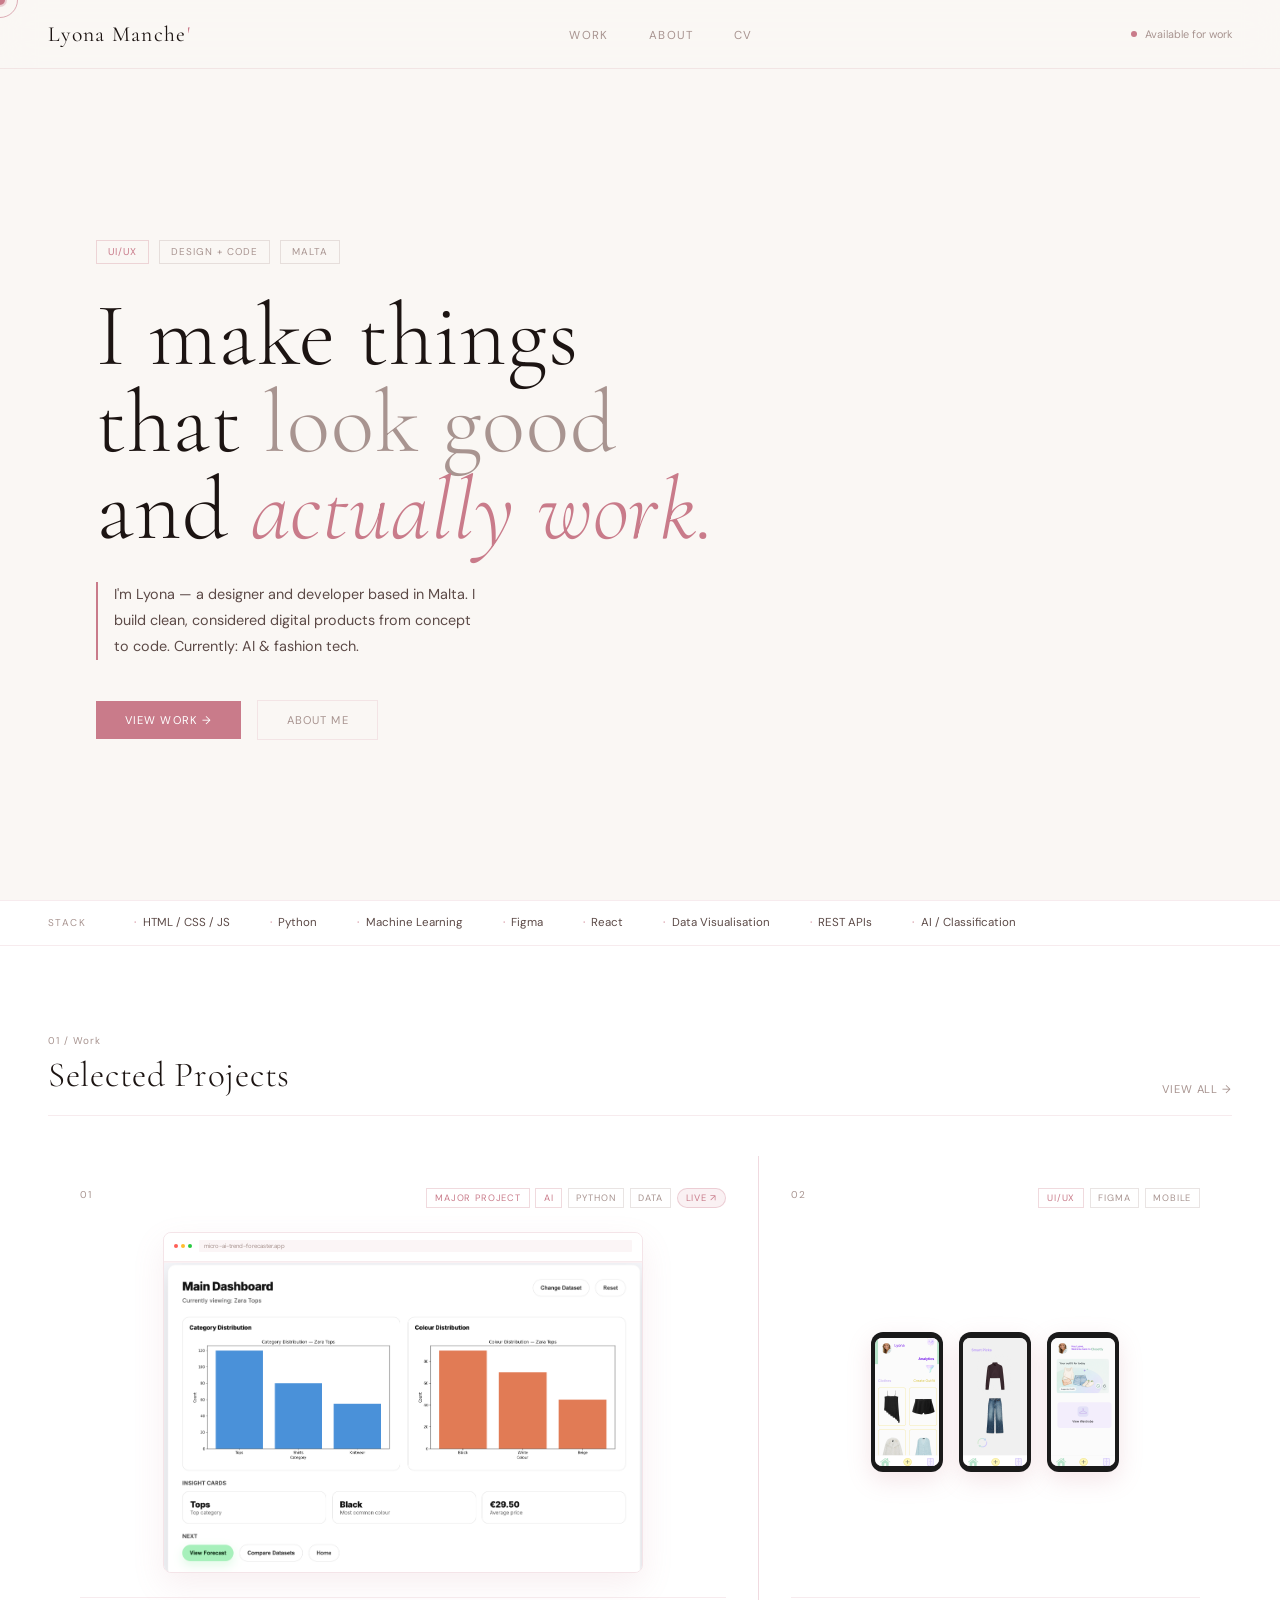
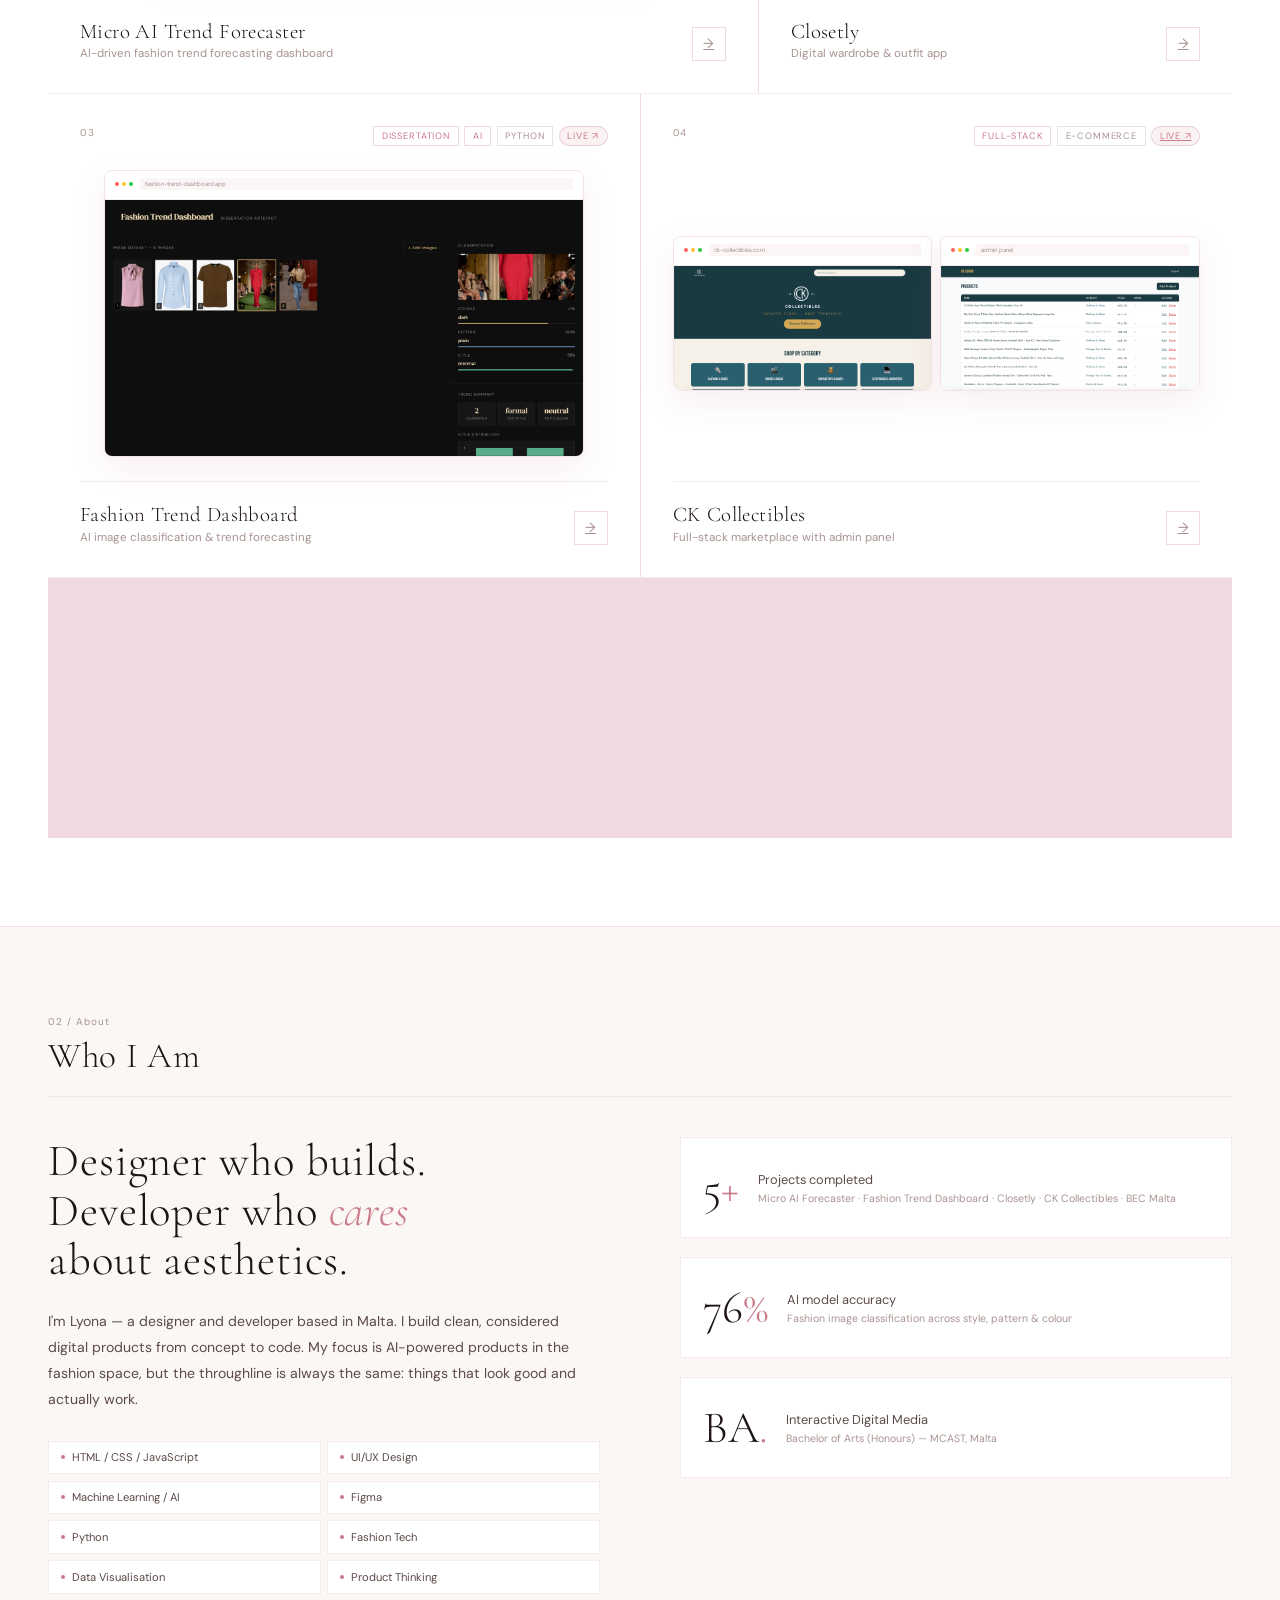
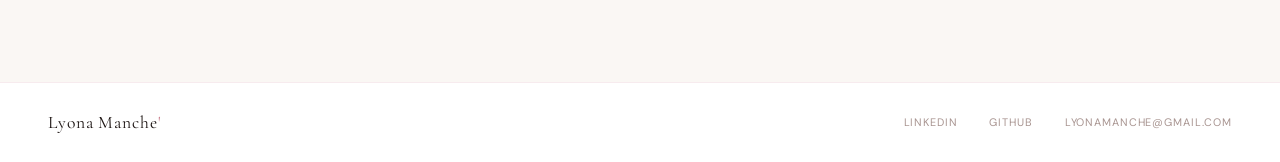
==== commit 97c37924: "Update index.html" ====
--- a/index.html
+++ b/index.html
@@ -186,7 +186,7 @@
                 <div class="browser-bar">
                   <div class="pt"><div class="pd r"></div><div class="pd y"></div><div class="pd g"></div><div class="pu">admin panel</div></div>
                 </div>
-                <img src="images/ck admin.png" alt="CK Admin Panel" style="width:100%;display:block;">
+                <img src="images/ck-admin.png" alt="CK Admin Panel" style="width:100%;display:block;">
               </div>
             </div>
           </div>
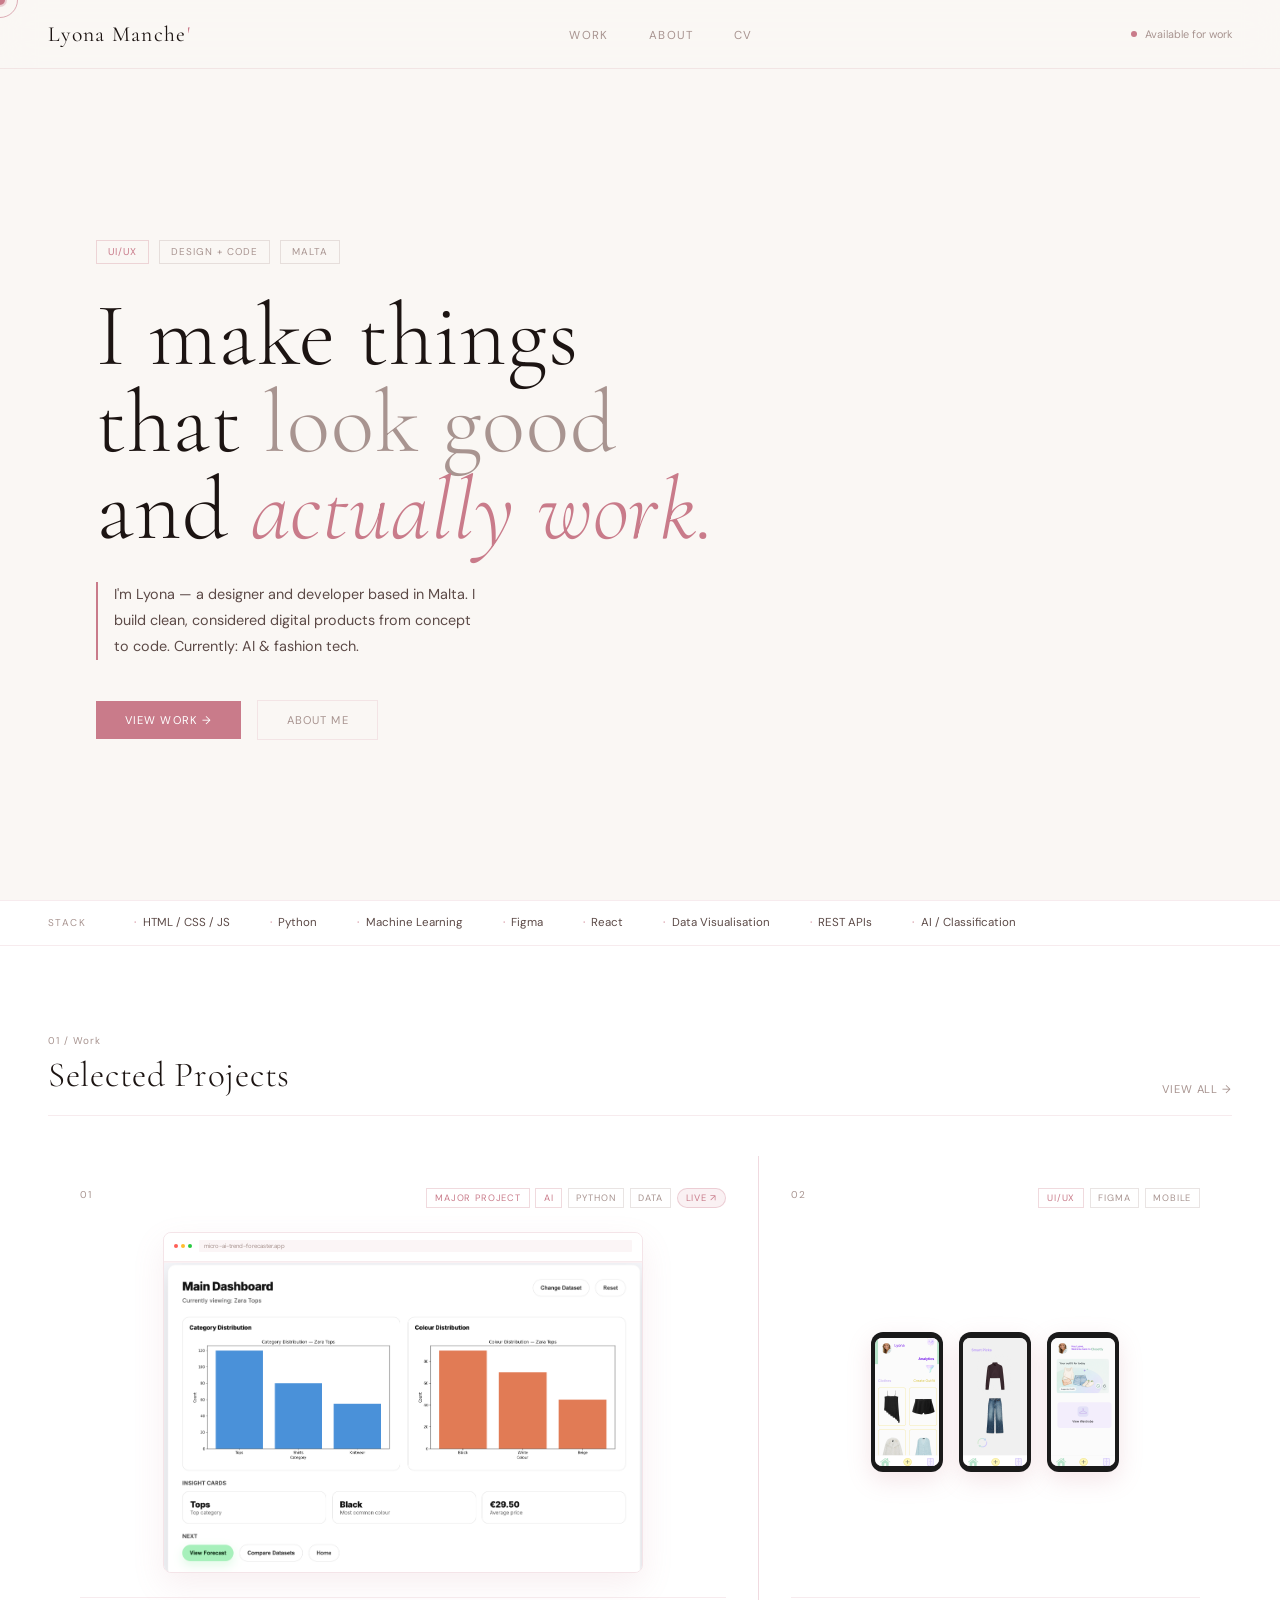
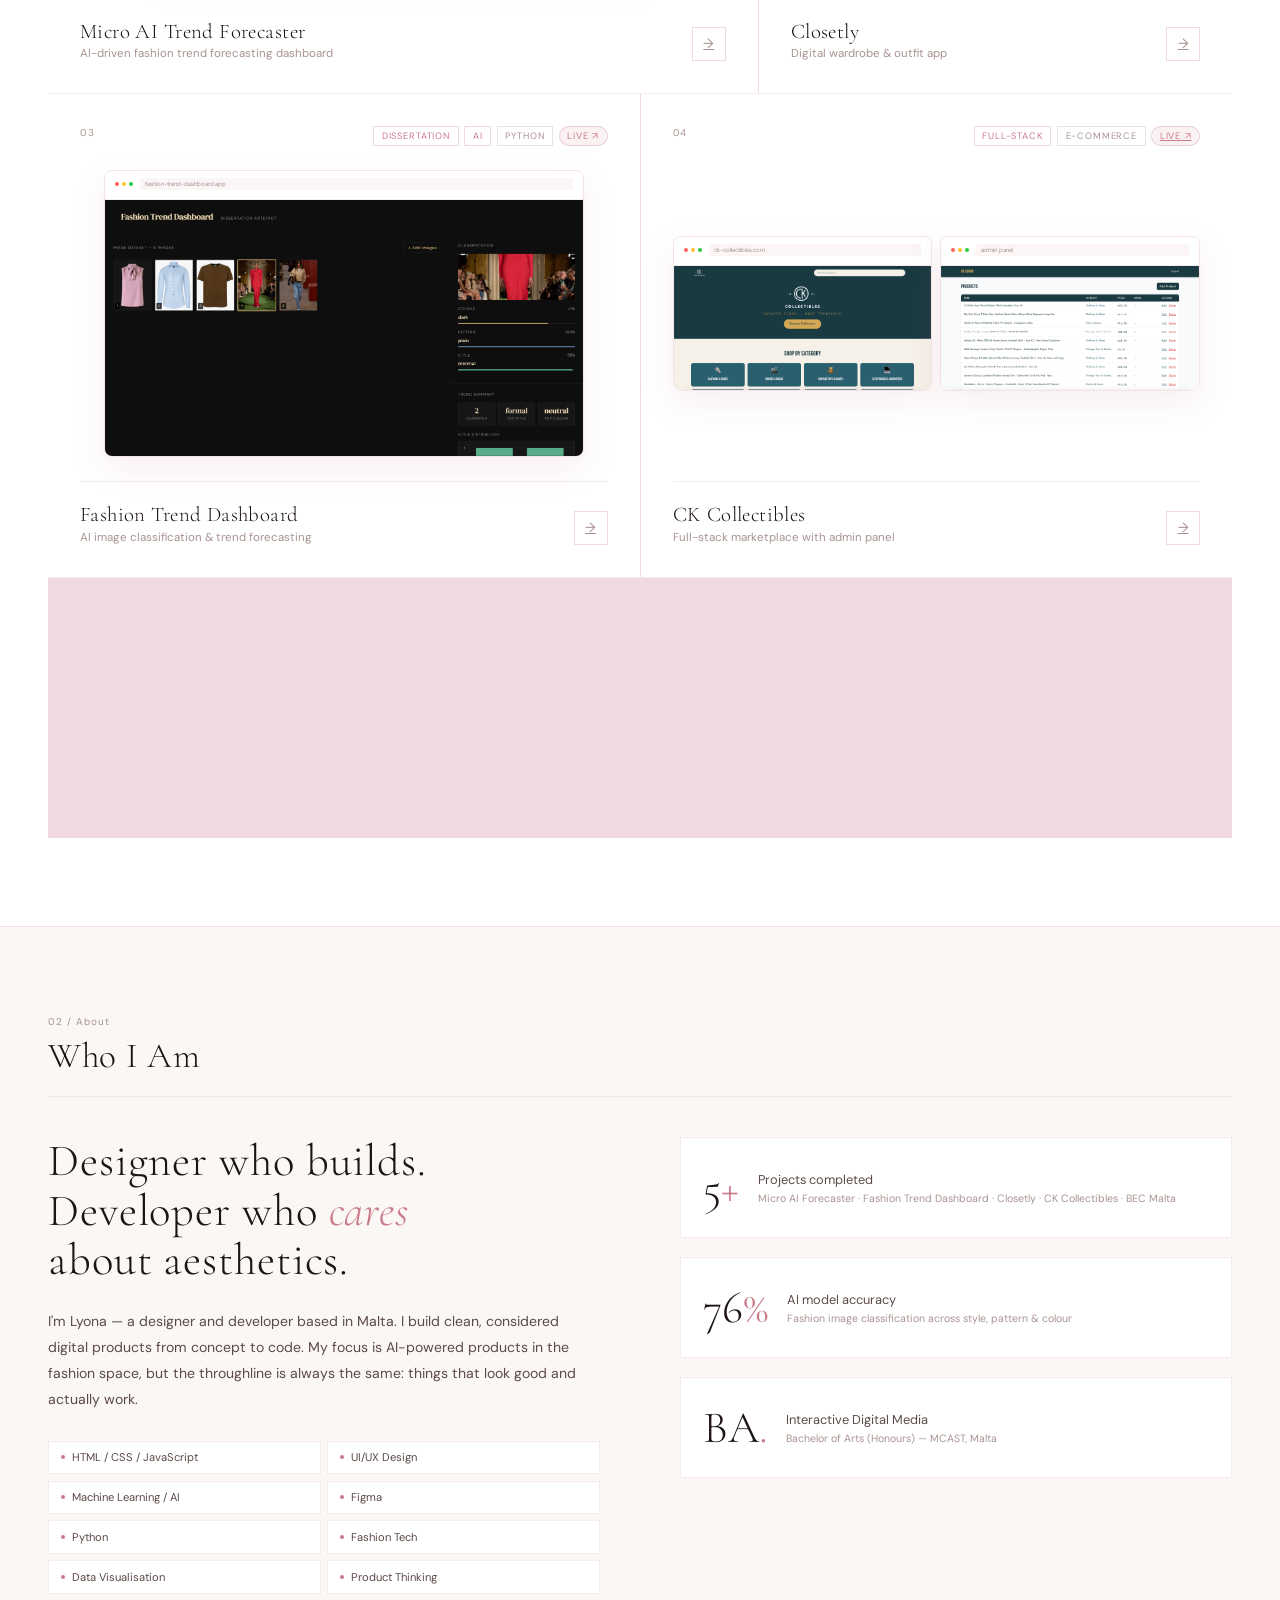
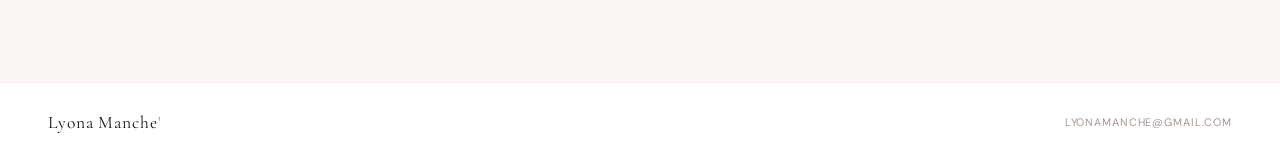
==== commit 46c7146a: "css" ====
--- a/index.html
+++ b/index.html
@@ -274,8 +274,6 @@
 <footer>
   <div class="footer-logo">Lyona Manche<span>'</span></div>
   <div class="footer-links">
-    <a href="#">LinkedIn</a>
-    <a href="#">GitHub</a>
     <a href="#">lyonamanche@gmail.com</a>
   </div>
 </footer>
--- a/style.css
+++ b/style.css
@@ -464,7 +464,7 @@
   .nav-links { gap: 1.5rem; }
   .nav-links li:nth-child(3) { display: none; } /* hide CV on mobile */
 
-  .hero { padding: 7rem 1.5rem 3rem; }
+  .hero { padding: 6rem 1.5rem 3rem; min-height: auto; }
   .hero-title { font-size: clamp(2.8rem, 10vw, 4rem) !important; }
   .hero-sub { max-width: 100%; }
   .hero-actions { flex-direction: column; align-items: flex-start; gap: 0.8rem; }
